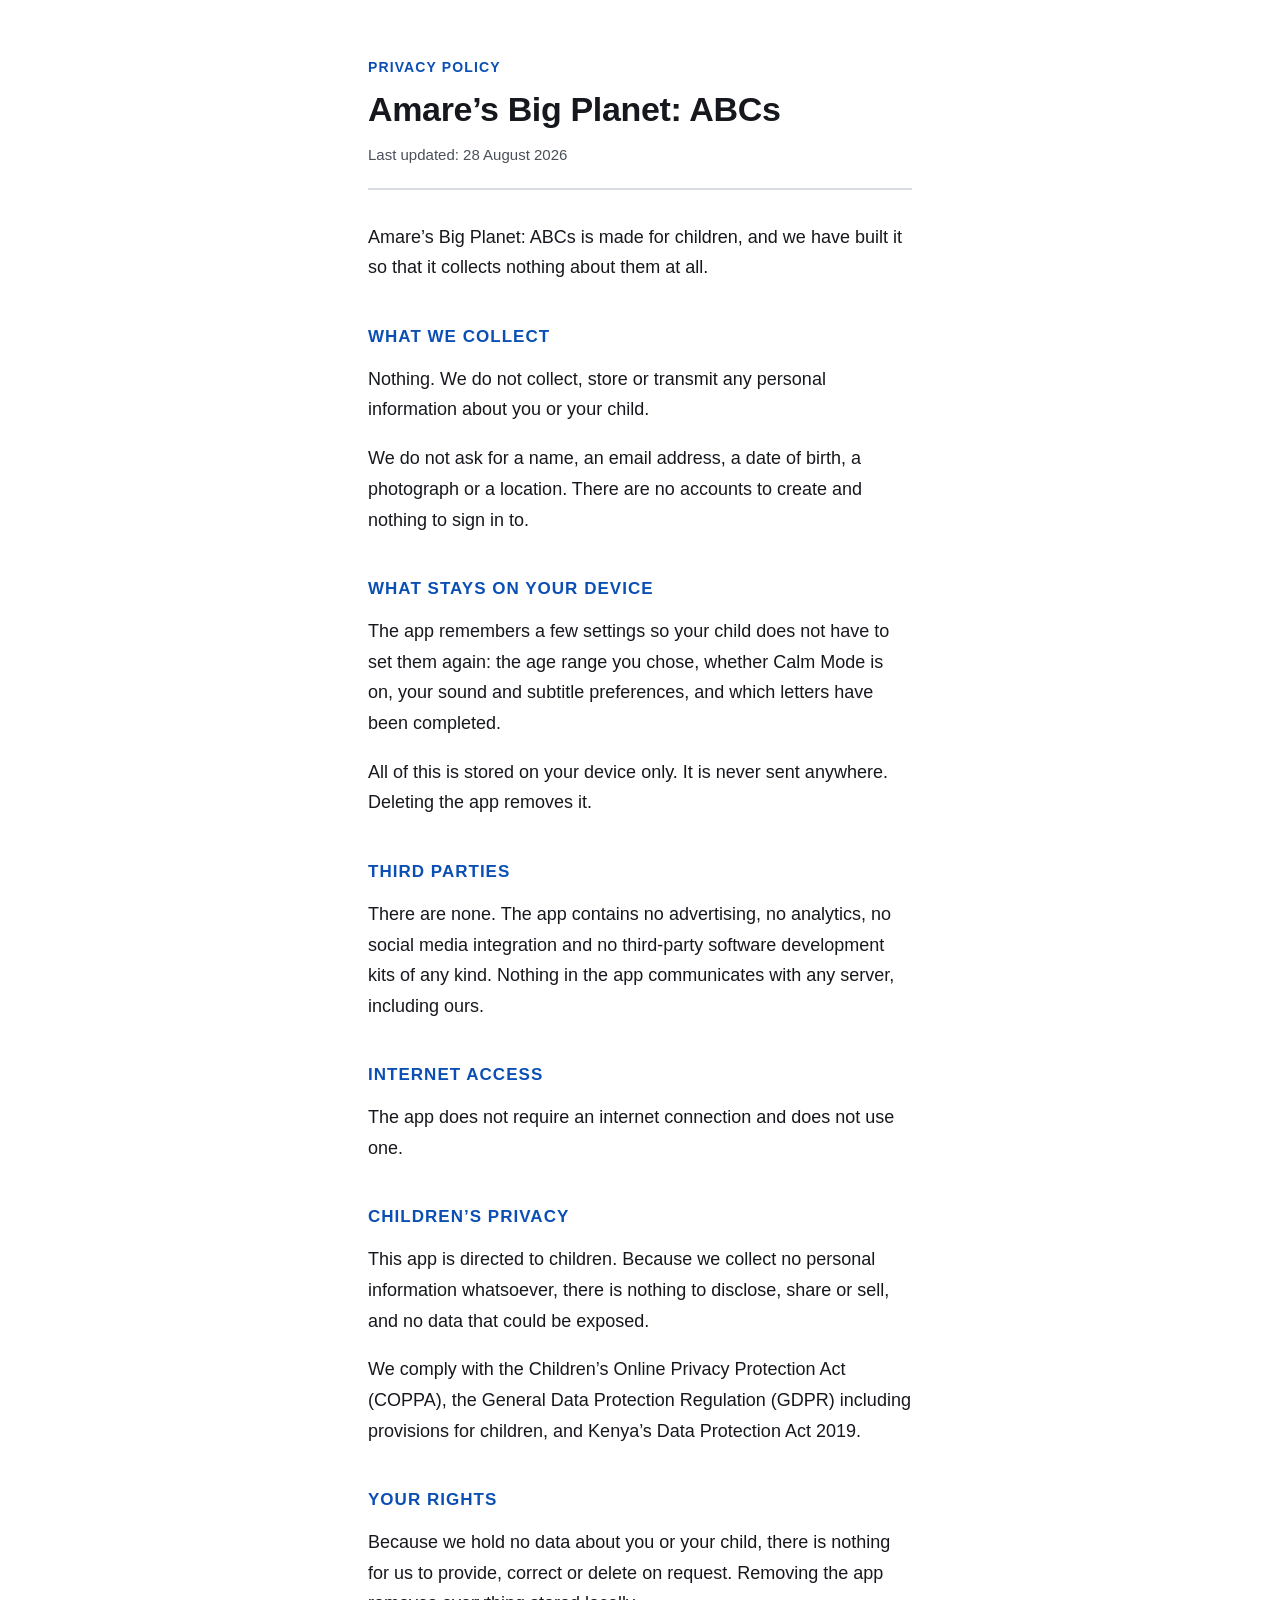
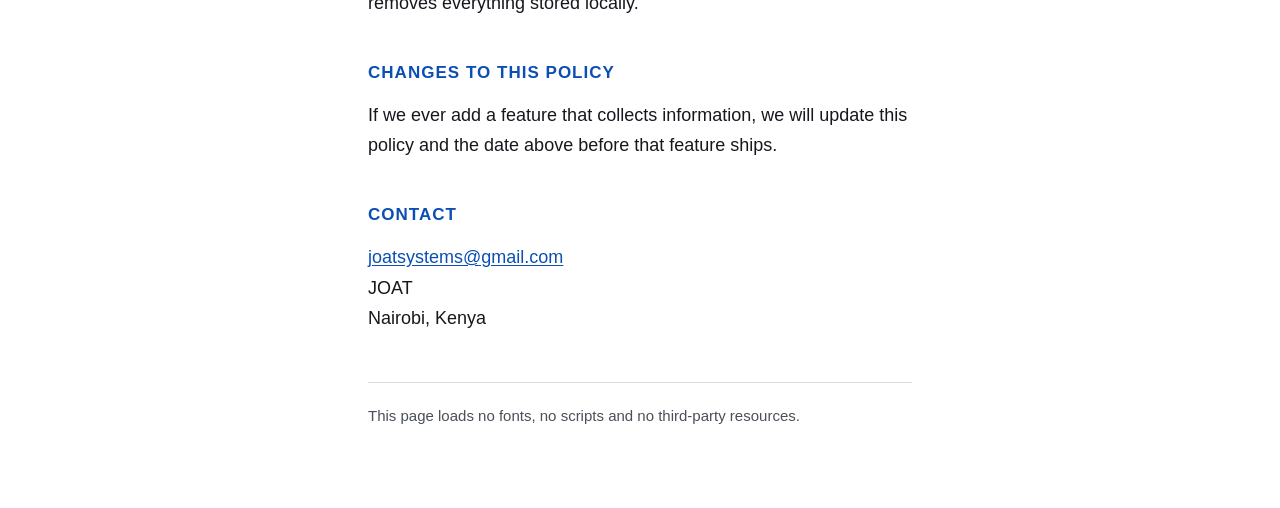
==== index.html @ 450127db "Privacy policy site for Amare's Big Planet: ABCs" ====
<!doctype html>
<html lang="en">
<head>
<meta charset="utf-8">
<meta name="viewport" content="width=device-width, initial-scale=1">
<title>Privacy Policy &mdash; Amare&rsquo;s Big Planet: ABCs</title>
<meta name="description" content="Privacy policy for Amare&rsquo;s Big Planet: ABCs. The app collects nothing.">
<link rel="canonical" href="privacy.html">
<meta http-equiv="refresh" content="0; url=privacy.html">
<link rel="stylesheet" href="style.css">
</head>
<body>
<main class="policy">
  <p>Redirecting to the <a href="privacy.html">privacy policy</a>&hellip;</p>
</main>
</body>
</html>
---- style.css ----
/* Amare's Big Planet: ABCs — privacy policy
   No external resources of any kind. System fonts only. */

:root {
  --bg:      #ffffff;
  --text:    #16181d;
  --muted:   #4a4f58;
  --rule:    #d8dbe0;
  --link:    #0b4fb4;
  --accent:  #0b4fb4;
}

@media (prefers-color-scheme: dark) {
  :root {
    --bg:    #10131a;
    --text:  #eceef2;
    --muted: #b3b9c4;
    --rule:  #2c313b;
    --link:  #8fb8ff;
    --accent:#8fb8ff;
  }
}

*, *::before, *::after { box-sizing: border-box; }

html {
  -webkit-text-size-adjust: 100%;
}

body {
  margin: 0;
  background: var(--bg);
  color: var(--text);
  font-family: -apple-system, BlinkMacSystemFont, "Segoe UI", Roboto,
               "Helvetica Neue", Arial, sans-serif;
  font-size: 17px;
  line-height: 1.7;
}

.policy {
  max-width: 38rem;
  margin: 0 auto;
  padding: 2rem 1.25rem 4rem;
}

header {
  border-bottom: 2px solid var(--rule);
  padding-bottom: 1.25rem;
  margin-bottom: 2rem;
}

.eyebrow {
  margin: 0 0 0.5rem;
  font-size: 0.875rem;
  font-weight: 700;
  letter-spacing: 0.08em;
  text-transform: uppercase;
  color: var(--accent);
}

h1 {
  margin: 0 0 0.75rem;
  font-size: 1.75rem;
  line-height: 1.25;
  font-weight: 700;
  letter-spacing: -0.01em;
}

.updated {
  margin: 0;
  font-size: 0.9375rem;
  color: var(--muted);
}

.lede {
  font-size: 1.125rem;
  margin: 0 0 2rem;
}

h2 {
  margin: 2.5rem 0 0.75rem;
  font-size: 1.0625rem;
  font-weight: 700;
  letter-spacing: 0.06em;
  text-transform: uppercase;
  color: var(--accent);
}

p { margin: 0 0 1.15rem; }

p:last-child { margin-bottom: 0; }

a {
  color: var(--link);
  text-underline-offset: 2px;
}

a:focus-visible {
  outline: 3px solid var(--accent);
  outline-offset: 2px;
  border-radius: 2px;
}

address {
  font-style: normal;
  margin: 0;
}

footer {
  margin-top: 3rem;
  padding-top: 1.25rem;
  border-top: 1px solid var(--rule);
  font-size: 0.9375rem;
  color: var(--muted);
}

@media (min-width: 40em) {
  body { font-size: 18px; }
  .policy { padding: 3.5rem 2rem 5rem; }
  h1 { font-size: 2.125rem; }
}

@media print {
  body { background: #fff; color: #000; font-size: 12pt; }
  a { color: #000; }
}
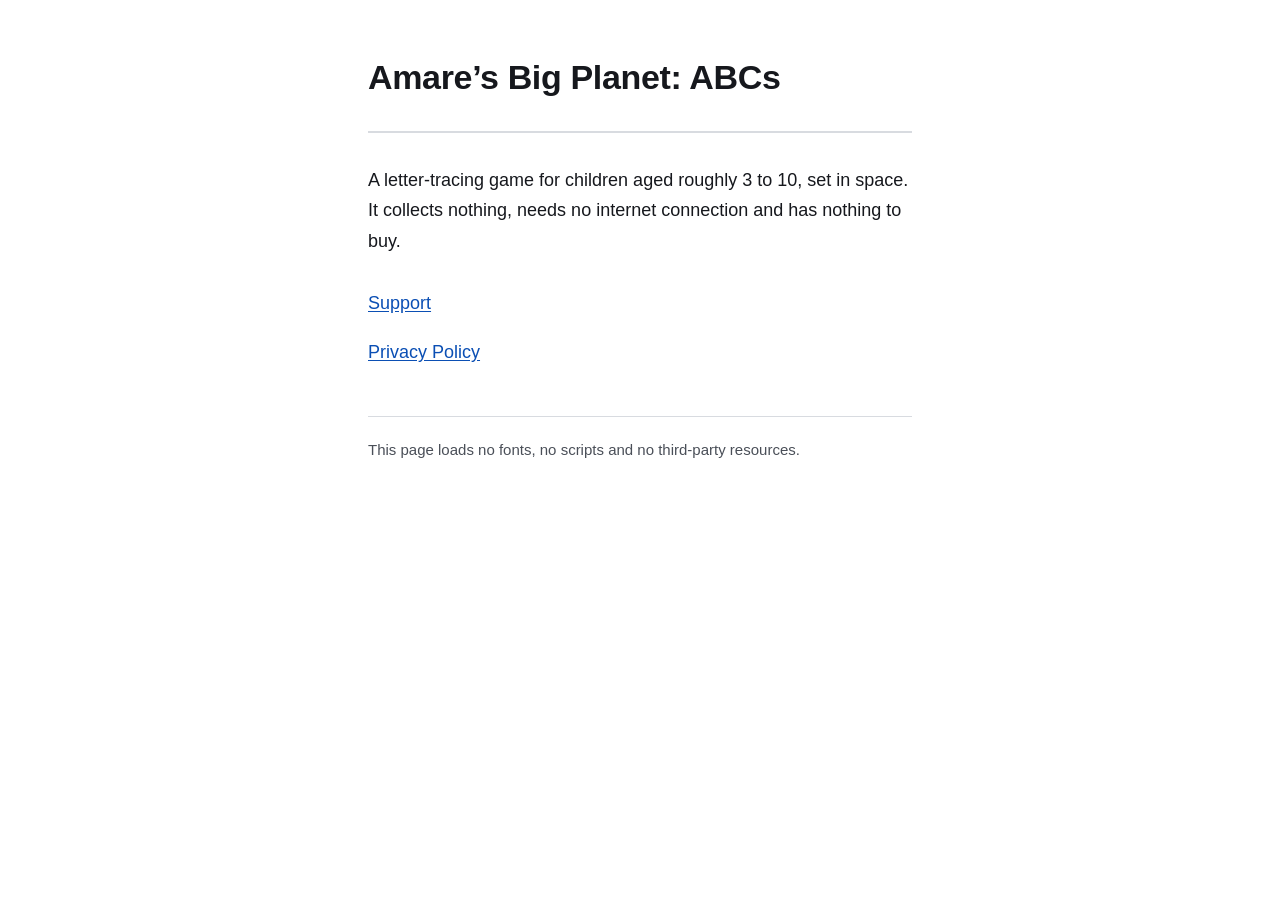
==== commit 71630e46: "Replace root redirect with a landing page linking support and privacy" ====
--- a/index.html
+++ b/index.html
@@ -3,15 +3,31 @@
 <head>
 <meta charset="utf-8">
 <meta name="viewport" content="width=device-width, initial-scale=1">
-<title>Privacy Policy &mdash; Amare&rsquo;s Big Planet: ABCs</title>
-<meta name="description" content="Privacy policy for Amare&rsquo;s Big Planet: ABCs. The app collects nothing.">
-<link rel="canonical" href="privacy.html">
-<meta http-equiv="refresh" content="0; url=privacy.html">
+<title>Amare&rsquo;s Big Planet: ABCs</title>
+<meta name="description" content="Support and privacy policy for Amare&rsquo;s Big Planet: ABCs, a letter-tracing game for children set in space.">
+<meta name="robots" content="index, follow">
+<meta name="color-scheme" content="light dark">
+<link rel="canonical" href="/">
 <link rel="stylesheet" href="style.css">
 </head>
 <body>
 <main class="policy">
-  <p>Redirecting to the <a href="privacy.html">privacy policy</a>&hellip;</p>
+
+  <header>
+    <h1>Amare&rsquo;s Big Planet: ABCs</h1>
+  </header>
+
+  <p class="lede">A letter-tracing game for children aged roughly 3 to 10, set in
+  space. It collects nothing, needs no internet connection and has nothing to
+  buy.</p>
+
+  <p><a href="support.html">Support</a></p>
+  <p><a href="privacy.html">Privacy Policy</a></p>
+
+  <footer>
+    <p>This page loads no fonts, no scripts and no third-party resources.</p>
+  </footer>
+
 </main>
 </body>
 </html>
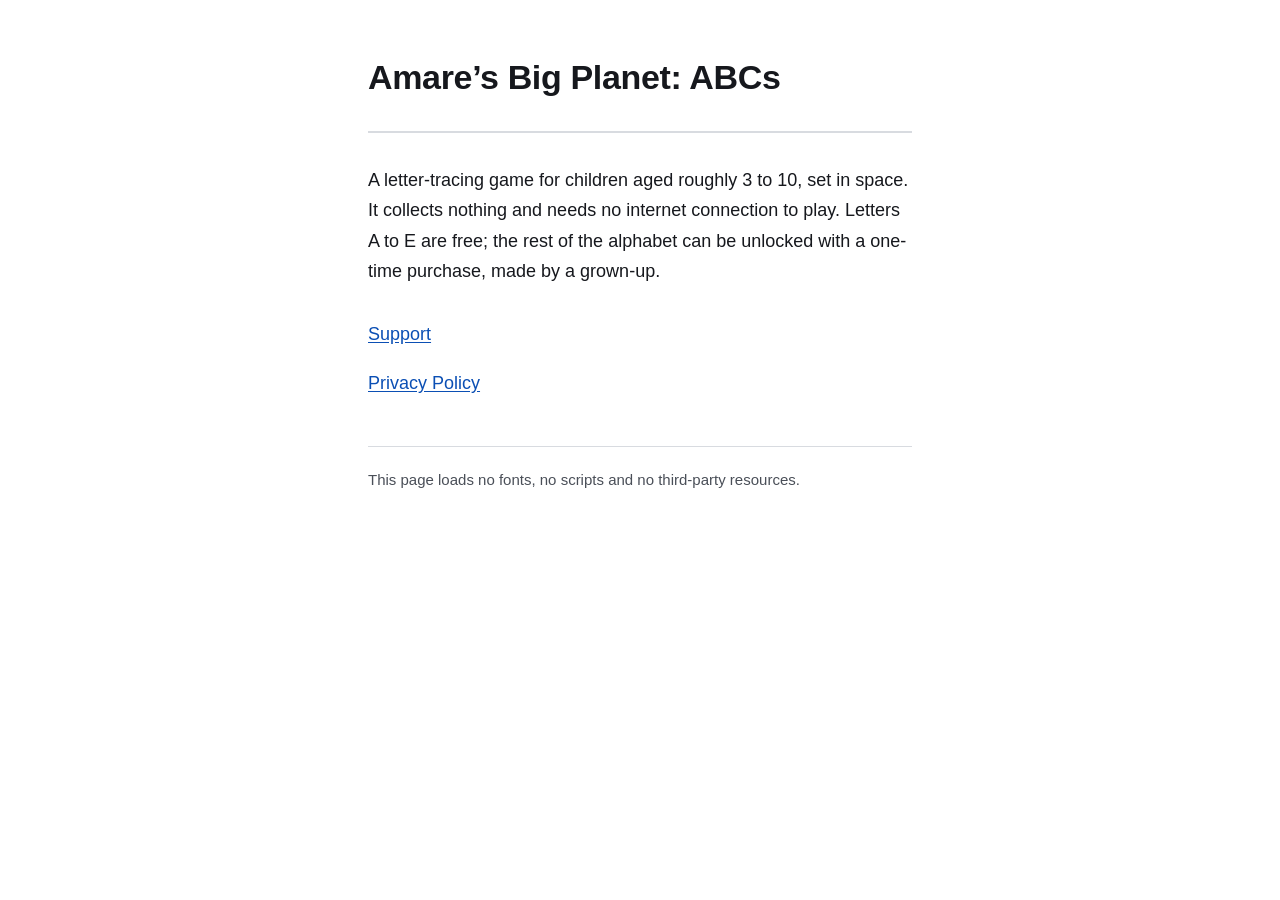
==== commit 538b495d: "Policy: purchase version (unpublished until billing ships)" ====
--- a/index.html
+++ b/index.html
@@ -18,8 +18,9 @@
   </header>
 
   <p class="lede">A letter-tracing game for children aged roughly 3 to 10, set in
-  space. It collects nothing, needs no internet connection and has nothing to
-  buy.</p>
+  space. It collects nothing and needs no internet connection to play. Letters
+  A to E are free; the rest of the alphabet can be unlocked with a one-time
+  purchase, made by a grown-up.</p>
 
   <p><a href="support.html">Support</a></p>
   <p><a href="privacy.html">Privacy Policy</a></p>
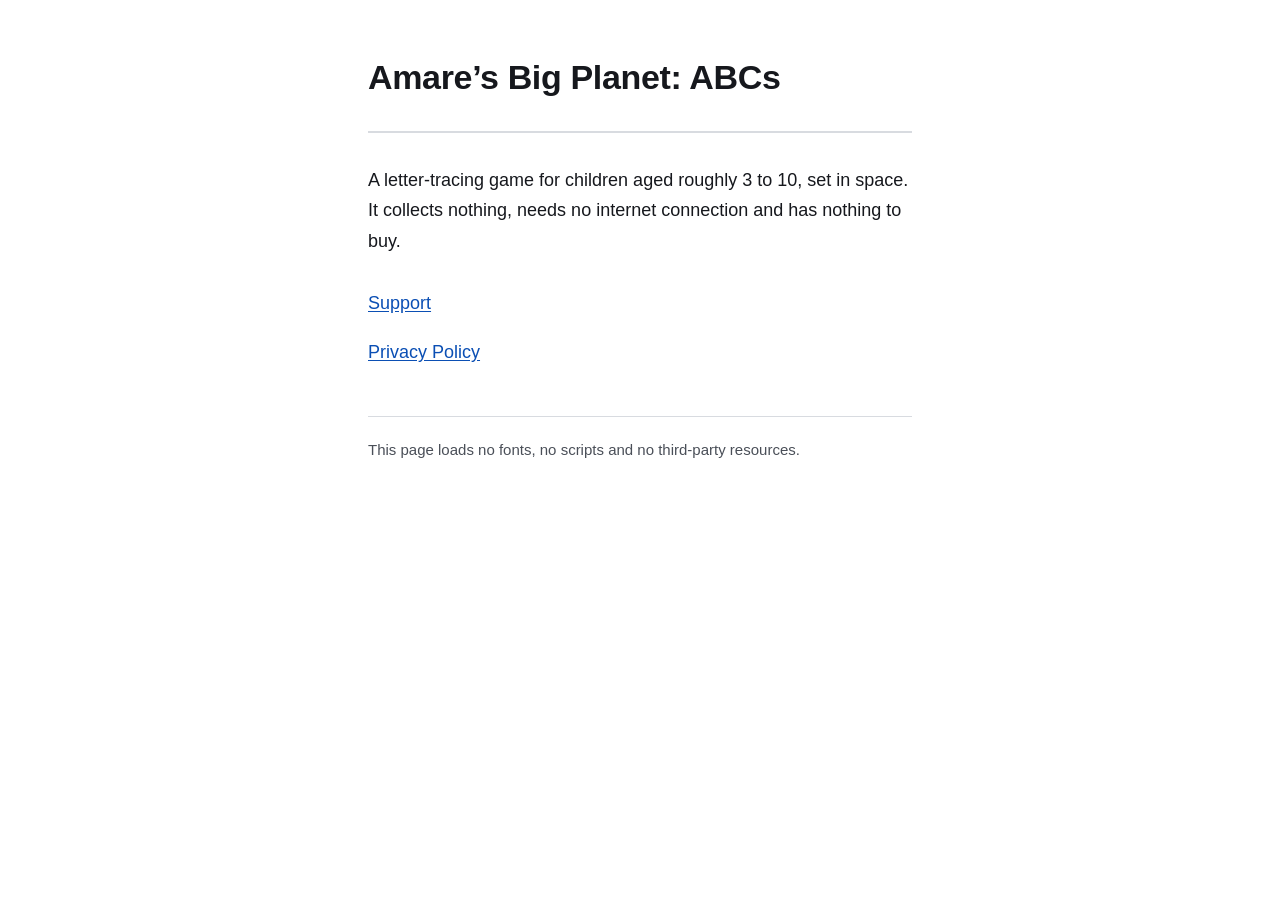
==== commit c05af478: "Revert "Merge purchases-policy: publish purchase version of policy and support" The live builds on b" ====
--- a/index.html
+++ b/index.html
@@ -18,9 +18,8 @@
   </header>
 
   <p class="lede">A letter-tracing game for children aged roughly 3 to 10, set in
-  space. It collects nothing and needs no internet connection to play. Letters
-  A to E are free; the rest of the alphabet can be unlocked with a one-time
-  purchase, made by a grown-up.</p>
+  space. It collects nothing, needs no internet connection and has nothing to
+  buy.</p>
 
   <p><a href="support.html">Support</a></p>
   <p><a href="privacy.html">Privacy Policy</a></p>
